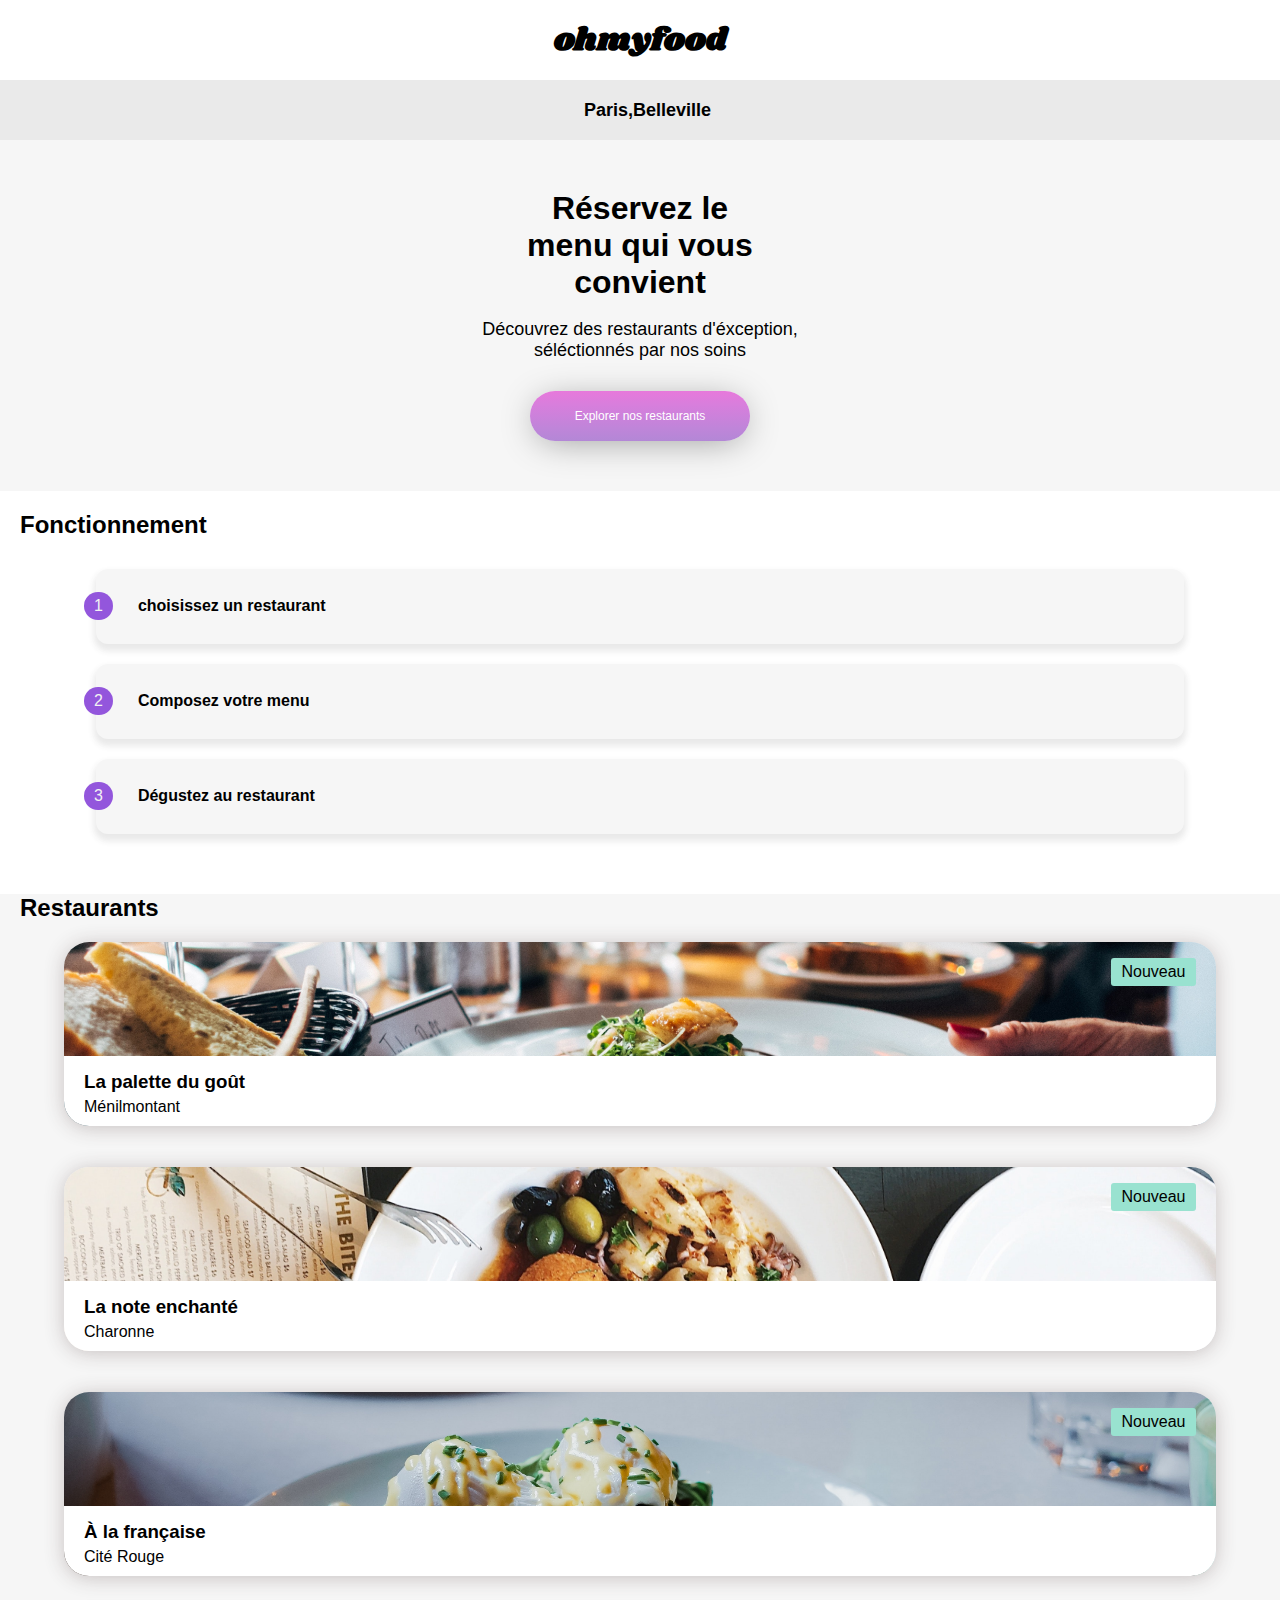
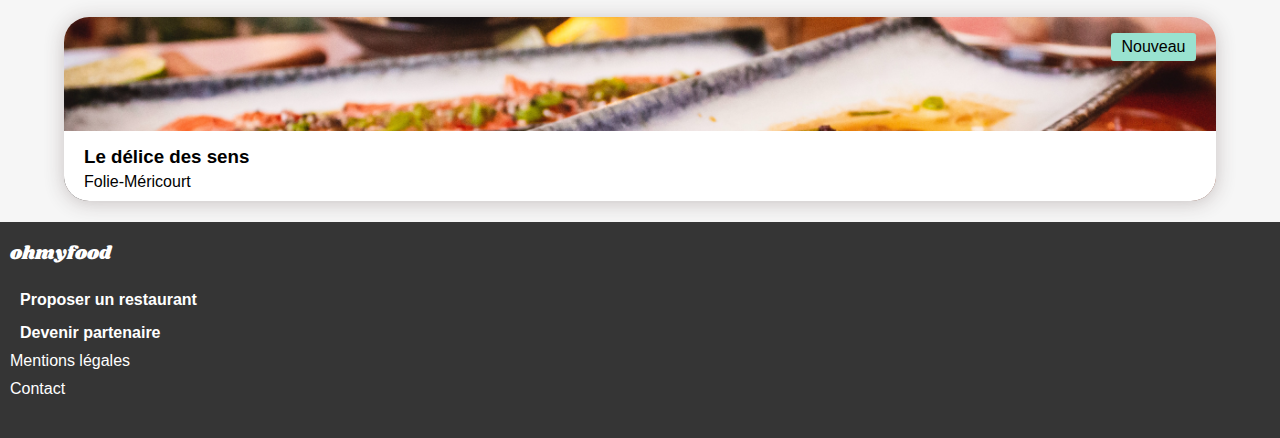
==== codes/index.html @ c0a8c405 "test animation" ====
<!DOCTYPE html>
<html lang="fr">
  <head>
    <meta charset="UTF-8" />
    <meta http-equiv="X-UA-Compatible" content="IE=edge" />
    <meta name="viewport" content="width=device-width, initial-scale=1.0" />
    <link rel="stylesheet" href="style.css" />
    <link rel="preconnect" href="https://fonts.googleapis.com" />
    <link
      rel="stylesheet"
      href="https://cdnjs.cloudflare.com/ajax/libs/font-awesome/5.15.3/css/all.min.css"
      integrity="sha512-iBBXm8fW90+nuLcSKlbmrPcLa0OT92xO1BIsZ+ywDWZCvqsWgccV3gFoRBv0z+8dLJgyAHIhR35VZc2oM/gI1w=="
      crossorigin="anonymous"
      referrerpolicy="no-referrer"
    />
    <link rel="preconnect" href="https://fonts.gstatic.com" crossorigin />
    <link
      href="https://fonts.googleapis.com/css2?family=Shrikhand&display=swap"
      rel="stylesheet"
    />
    <title>ohmyfood</title>
  </head>
  <body>
    <header class="header">
      <div class="headlogo-P">
        <a href="index.html">
          <h1 class="head-logo-D">ohmyfood</h1>
        </a>
      </div>
    </header>
    <main class="main">
      <div class="location">
        <div class="icon-location">
          <i class="fas fa-map-marker-alt"></i>
          <p>Paris,Belleville</p>
        </div>
      </div>
      
    </main>
    <section class="intro">
        <div class="blocs-intro">
            <h1 class="title-intro">Réservez le menu qui vous convient</h1>
            <p class="text-intro">Découvrez des restaurants d'éxception,<br>séléctionnés par nos soins</br></p>
            <div class="btn-intro">
            <a href="#" ><p>Explorer nos restaurants</p></a>
            </div>
        </div>
    </section>
    <section class="process">
        <h2>Fonctionnement</h2>
        <div class="process-bloc">
          <div class="process-bloc-resto">
            <div class="btn">1</div>
            <div class="btn-case">
              <div class="btn_icon"><i class="fas fa-mobile-alt"></i></div>
              <div class="btn_text">choisissez un restaurant</div>
            </div>
            
          </div>
          <div class="process-bloc-resto">
            <div class="btn">2</div>
            <div class="btn-case">
              <div class="btn_icon"><i class="fas fa-list"></i></div>
              <div class="btn_text">Composez votre menu</div>
            </div>
            
          </div>
          <div class="process-bloc-resto">
            <div class="btn">3</div>
            <div class="btn-case">
              <div class="btn_icon"><i class="fas fa-store"></i></div>
              <div class="btn_text">Dégustez au restaurant</div>
            </div>
            
          </div>
        </div>  
    </section>
    <section class="restaurants">
      <h2>Restaurants</h2>
      <div class="bloc-restaurant">
        <a class="items item1" href="P.gout.html">
          <div class="card-new">
            <p class="new">Nouveau</p>
          </div>
          <div class="text-case">
            <div class="text-case-text">
              <h3 class="case-text-title">La palette du goût</h3>
              <p class="text-food">Ménilmontant</p>
            </div>
            <div class="text-icon">
              <i class="far fa-heart"></i>
              <i class="fas fa-heart"></i>
              
            </div>
            
          </div>
        </a>
        
        <a class="items item2" href="P.gout2.html">
          <div class="card-new">
            <p class="new">Nouveau</p>
          </div>
          <div class="text-case">
            <div class="text-case-text">
              <h3 class="case-text-title">La note enchanté<em></em></h3>
              <p class="text-food">Charonne</p>
            </div>
            <div class="text-icon">
              <i class="far fa-heart"></i>
              <i class="fas fa-heart"></i>
            </div>
          </div>
        </a>

        <a class="items item3" href="P.gout3.html">
          <div class="card-new">
            <p class="new">Nouveau</p>
          </div>
          <div class="text-case">
            <div class="text-case-text">
              <h3 class="case-text-title">À la française<em></em></h3>
              <p class="text-food">Cité Rouge</p>
            </div>
            <div class="text-icon">
              <i class="far fa-heart"></i>
              <i class="fas fa-heart"></i>
            </div>
          </div>
        </a>

        <a class="items item4" href="P.gout4.html">
          <div class="card-new">
            <p class="new">Nouveau</p>
          </div>
          <div class="text-case">
            <div class="text-case-text">
              <h3 class="case-text-title">Le délice des sens<em></em></h3>
              <p class="text-food">Folie-Méricourt</p>
            </div>
            <div class="text-icon">
              <i class="far fa-heart"></i>
              <i class="fas fa-heart"></i>
            </div>
          </div>
        </a>
      </div>
        
      </div>
    </section>
    <footer class="footer">
      <h3>ohmyfood</h3>
      <ul class="footer-list">
        <li class="footer_1"><a href="#">
          <div class="icon-text">
            <i class="fas fa-utensils"></i>
            <h4>Proposer un restaurant</h4>
          </div>
        </a></li>
        <li class="footer_2"><a href="#">
          <div class="icon-text">
            <i class="fas fa-hands-helping"></i>
            <h4>Devenir partenaire</h4>
          </div>
        </a></li>
        <li class="footer_3"><a href="#"><p class="mentions">Mentions légales</p></a></li>
        <li class="footer_4"><a href="#"><p class="contact">Contact</p></a></li>
      </ul>

    </footer>
  </body>
</html>
---- codes/style.css ----
@charset "UTF-8";
* a {
  text-decoration: none;
  color: initial;
}

ul.footer {
  list-style-type: none;
}

/***mixins***/
/***mixins***/
body {
  margin: 0;
  padding: 0;
  width: 100%;
  font-family: "roboto", sans-serif;
}

.header {
  display: -webkit-box;
  display: -ms-flexbox;
  display: flex;
  -webkit-box-pack: center;
      -ms-flex-pack: center;
          justify-content: center;
  -webkit-box-align: center;
      -ms-flex-align: center;
          align-items: center;
  width: 100%;
  height: 80px;
  font-family: "Shrikhand", cursive;
  width: 100%;
  -webkit-box-shadow: 0 0 20px 8px 20px #d3d3d3;
          box-shadow: 0 0 20px 8px 20px #d3d3d3;
}

.head-logo-P {
  display: -webkit-box;
  display: -ms-flexbox;
  display: flex;
  -webkit-box-pack: center;
      -ms-flex-pack: center;
          justify-content: center;
  -webkit-box-align: center;
      -ms-flex-align: center;
          align-items: center;
  width: 100%;
  width: 100%;
  height: 100%;
}

.head-logo-P .head-logo-D {
  font-family: "roboto", sans-serif;
  margin: 0;
  list-style: none;
  font-size: 18px;
}

.main {
  display: -webkit-box;
  display: -ms-flexbox;
  display: flex;
  -webkit-box-pack: center;
      -ms-flex-pack: center;
          justify-content: center;
  -webkit-box-align: center;
      -ms-flex-align: center;
          align-items: center;
  width: 100%;
  font-size: 18px;
}

.location {
  display: -webkit-box;
  display: -ms-flexbox;
  display: flex;
  -webkit-box-pack: center;
      -ms-flex-pack: center;
          justify-content: center;
  -webkit-box-align: center;
      -ms-flex-align: center;
          align-items: center;
  width: 100%;
}

.location .icon-location {
  display: -webkit-box;
  display: -ms-flexbox;
  display: flex;
  -webkit-box-pack: center;
      -ms-flex-pack: center;
          justify-content: center;
  -webkit-box-align: center;
      -ms-flex-align: center;
          align-items: center;
  width: 100%;
  font-weight: 900;
  height: 60px;
  background: #eaeaea;
  width: 100%;
}

.location p {
  margin-left: 15px;
}

.blocs-intro {
  display: -webkit-box;
  display: -ms-flexbox;
  display: flex;
  -webkit-box-pack: center;
      -ms-flex-pack: center;
          justify-content: center;
  -webkit-box-align: center;
      -ms-flex-align: center;
          align-items: center;
  width: 100%;
  -webkit-box-orient: vertical;
  -webkit-box-direction: normal;
      -ms-flex-direction: column;
          flex-direction: column;
  width: 100%;
  padding: 50px 0;
  background: #f6f6f6;
}

.blocs-intro .title-intro {
  text-align: center;
  max-width: 250px;
  margin: 0;
}

.blocs-intro .text-intro {
  text-align: center;
  font-size: 18px;
  margin-bottom: 30px;
}

.blocs-intro .btn-intro {
  display: -webkit-box;
  display: -ms-flexbox;
  display: flex;
  -webkit-box-pack: center;
      -ms-flex-pack: center;
          justify-content: center;
  -webkit-box-align: center;
      -ms-flex-align: center;
          align-items: center;
  width: 100%;
  background-image: -webkit-gradient(linear, left bottom, left top, from(#b387d6), color-stop(#bf85d9), color-stop(#cc81db), color-stop(#d97edc), to(#e779db));
  background-image: linear-gradient(to top, #b387d6, #bf85d9, #cc81db, #d97edc, #e779db);
  height: 50px;
  width: 220px;
  text-align: center;
  border-radius: 200px;
  font-size: 12px;
  margin: 0;
  padding: 0;
  box-shadow: 0px 5px 36px -7px rgba(0, 0, 0, 0.41);
  -webkit-box-shadow: 0px 5px 36px -7px rgba(0, 0, 0, 0.41);
  -moz-box-shadow: 0px 5px 36px -7px rgba(0, 0, 0, 0.41);
}

.blocs-intro .btn-intro p {
  text-align: center;
  padding: 0;
  list-style: none;
  border-radius: 200px;
  color: white;
}

.btn-intro:hover {
  box-shadow: 0px 0px 4px 4px #e17bdc88;
  -webkit-box-shadow: 0px 0px 4px 4px #e17bdc88;
  -moz-box-shadow: 0px 0px 4px 4px #e17bdc88;
  -webkit-transform: scale(1.05);
          transform: scale(1.05);
  -webkit-transition: 0.1s;
  transition: 0.1s;
}

/******process******/
.section.process {
  padding-bottom: 50px;
}

section.process h2 {
  margin-left: 20px;
}

.process-bloc {
  display: -webkit-box;
  display: -ms-flexbox;
  display: flex;
  -webkit-box-pack: center;
      -ms-flex-pack: center;
          justify-content: center;
  -webkit-box-align: center;
      -ms-flex-align: center;
          align-items: center;
  width: 100%;
  -webkit-box-orient: vertical;
  -webkit-box-direction: normal;
      -ms-flex-direction: column;
          flex-direction: column;
  margin-bottom: 20px;
}

.process-bloc-resto {
  display: -webkit-box;
  display: -ms-flexbox;
  display: flex;
  -ms-flex-wrap: nowrap;
      flex-wrap: nowrap;
  -webkit-box-align: center;
      -ms-flex-align: center;
          align-items: center;
  margin: 10px 20px;
  background: #f6f6f6;
  height: 75px;
  width: 85%;
  border-radius: 12px;
  -webkit-box-shadow: 0 5px 6px 2px #3a38381c;
          box-shadow: 0 5px 6px 2px #3a38381c;
}

.process-bloc-resto .btn {
  background: #9356dc;
  padding: 5px 10px;
  border-radius: 50px;
  margin-left: -12px;
  color: #f2f2f2;
}

.process-bloc-resto .btn-case {
  display: -webkit-box;
  display: -ms-flexbox;
  display: flex;
  width: 250px;
  margin: 0 15px;
  -ms-flex-pack: distribute;
      justify-content: space-around;
}

.process-bloc-resto .btn_text {
  font-weight: 600;
  width: 100%;
  margin-left: 10px;
}

.process-bloc-resto:hover {
  background: #f5edff;
  -webkit-transform: scale(1.1);
          transform: scale(1.1);
  -webkit-transition: 0.31s;
  transition: 0.31s;
  color: #9356dc;
  box-shadow: 0px 0px 3px 2px #9256dc4b;
  -webkit-box-shadow: 0px 0px 3px 2px #9256dc4b;
  -moz-box-shadow: 0px 0px 3px 2px #9256dc4b;
}

.process-bloc-resto:hover .btn_text {
  color: black;
}

/****restaurants****/
.restaurants {
  background: #f6f6f6;
  margin-top: 50px;
  width: 100%;
}

.restaurants h2 {
  margin-left: 20px;
}

.bloc-restaurant {
  display: -ms-grid;
  display: grid;
  -ms-grid-rows: 1fr 1fr 1fr 1fr;
      grid-template-rows: 1fr 1fr 1fr 1fr;
  grid-gap: 20px;
  width: 100%;
  justify-items: center;
  height: 100%;
}

.bloc-restaurants.a {
  border-radius: 25px;
}

.items {
  width: 90%;
  height: 90%;
  display: -ms-grid;
  display: grid;
  -ms-grid-columns: 1fr;
      grid-template-columns: 1fr;
  -ms-grid-rows: 0.25fr 1fr 0.25fr;
      grid-template-rows: 0.25fr 1fr 0.25fr;
  border-radius: 25px;
  margin: 0;
  -webkit-box-shadow: 0px 2px 19px 0px rgba(194, 188, 188, 0.92);
          box-shadow: 0px 2px 19px 0px rgba(194, 188, 188, 0.92);
}

.items:hover {
  -webkit-transform: scale(1.02);
          transform: scale(1.02);
  -webkit-transition: 0.22s;
  transition: 0.22s;
  box-shadow: 0px 0px 3px 3px #e17bdc88;
  -webkit-box-shadow: 0px 0px 3px 3px #e17bdc88;
  -moz-box-shadow: 0px 0px 3px 3px #e17bdc88;
}

.card-new {
  display: -webkit-box;
  display: -ms-flexbox;
  display: flex;
  -webkit-box-pack: end;
      -ms-flex-pack: end;
          justify-content: flex-end;
  padding: 0 10px;
  margin: 0 10px;
  -webkit-box-align: center;
      -ms-flex-align: center;
          align-items: center;
}

.card-new .new {
  display: -webkit-box;
  display: -ms-flexbox;
  display: flex;
  -webkit-box-pack: center;
      -ms-flex-pack: center;
          justify-content: center;
  -webkit-box-align: center;
      -ms-flex-align: center;
          align-items: center;
  width: 100%;
  background: #99e2d0;
  height: 28px;
  width: 85px;
  border-radius: 3px;
}

.text-case {
  display: -webkit-box;
  display: -ms-flexbox;
  display: flex;
  -webkit-box-pack: justify;
      -ms-flex-pack: justify;
          justify-content: space-between;
  -webkit-box-align: center;
      -ms-flex-align: center;
          align-items: center;
  -ms-grid-row: 4;
  grid-row: 4;
  background: white;
  border-radius: 0 0 25px 25px;
  padding: 0 20px;
}

.text-case .case-text-title {
  margin: 15px 0 0 0;
}

.text-case .text-food {
  margin: 5px 0 10px 0;
}

#icon {
  display: none;
}

.text-icon {
  display: -webkit-box;
  display: -ms-flexbox;
  display: flex;
  font-size: 30px;
  height: 30px;
  width: 30px;
}

.text-icon .far {
  height: 35px;
  width: 35px;
}

.text-icon .fas {
  visibility: hidden;
}

.item1 {
  background: url(/src/img-resto/LaPaletteDuGout.jpg) center;
  background-size: cover;
  border-radius: 25px;
  -o-object-fit: cover;
     object-fit: cover;
}

.item2 {
  background: url(/src/img-resto/LaNoteEnchantée.jpg) center;
  background-size: cover;
}

.item3 {
  background: url(/src/img-resto/ALaFrancaise.jpg) center;
  background-size: cover;
}

.item4 {
  background: url(/src/img-resto/LeDeliceDesSens.jpg) center;
  background-size: cover;
}

.text-icon:hover .far {
  display: none;
}

.text-icon:hover .fas {
  visibility: visible;
  -webkit-transition-duration: 0.5s;
          transition-duration: 0.5s;
  background-image: -webkit-gradient(linear, left bottom, left top, from(#b387d6), color-stop(#bf85d9), color-stop(#cc81db), color-stop(#d97edc), to(#e779db));
  background-image: linear-gradient(to top, #b387d6, #bf85d9, #cc81db, #d97edc, #e779db);
  background-clip: text;
  -webkit-background-clip: text;
  -webkit-text-fill-color: transparent;
}

footer {
  display: -webkit-box;
  display: -ms-flexbox;
  display: flex;
  -webkit-box-orient: vertical;
  -webkit-box-direction: normal;
      -ms-flex-direction: column;
          flex-direction: column;
  width: 100%;
  background: #353535;
  color: white;
}

footer h3 {
  margin-left: 10px;
  font-family: "Shrikhand", cursive;
  font-weight: 500;
}

.footer-list {
  display: -webkit-box;
  display: -ms-flexbox;
  display: flex;
  -webkit-box-orient: vertical;
  -webkit-box-direction: normal;
      -ms-flex-direction: column;
          flex-direction: column;
  width: auto;
  padding: 0;
  -webkit-box-align: end;
      -ms-flex-align: end;
          align-items: flex-end;
  margin: 0 0 30px 10px;
}

.footer-list .footer_1,
.footer-list .footer_2,
.footer-list .footer_3,
.footer-list .footer_4 {
  width: 100%;
  margin: 0 10px 10px 10px;
}

.footer-list .icon-text {
  display: -webkit-box;
  display: -ms-flexbox;
  display: flex;
  width: 80%;
  -webkit-box-align: center;
      -ms-flex-align: center;
          align-items: center;
  color: white;
  margin: 0 0 0 10px;
}

.footer-list .icon-text h4 {
  margin: 0 10px 0 10px;
}

.mentions,
.contact {
  color: white;
  margin: 0 0 0 10px;
  width: 100%;
}

/******pages-restaurants******/
.R-header {
  width: auto;
}

.R-header .R-icon-text {
  width: 100%;
  display: -ms-grid;
  display: grid;
  -ms-grid-columns: 0.5fr 3fr 0.5fr;
      grid-template-columns: 0.5fr 3fr 0.5fr;
  -webkit-box-align: center;
      -ms-flex-align: center;
          align-items: center;
  justify-items: center;
}

.R-header .head-logo-D {
  font-family: "Shrikhand", cursive;
  margin: 8px 0;
}

.card-menu {
  width: 100%;
  display: -ms-grid;
  display: grid;
  height: 60%;
  -ms-grid-columns: 1fr;
      grid-template-columns: 1fr;
  -ms-grid-rows: 1fr 1fr 1fr 1fr 0.5fr;
      grid-template-rows: 1fr 1fr 1fr 1fr 0.5fr;
  background: #f6f6f6;
}

.card-img-text {
  display: -ms-grid;
  display: grid;
  -ms-grid-columns: 1fr;
      grid-template-columns: 1fr;
  -ms-grid-rows: 0.75fr 1fr 1fr 0.75fr;
      grid-template-rows: 0.75fr 1fr 1fr 0.75fr;
  background: url(/src/img-resto/LaPaletteDuGout.jpg) center;
  background-size: cover;
  width: 100%;
  height: 100%;
}

.card-text-case {
  display: -webkit-box;
  display: -ms-flexbox;
  display: flex;
  -ms-flex-pack: distribute;
      justify-content: space-around;
  -webkit-box-align: center;
      -ms-flex-align: center;
          align-items: center;
  font-family: "Shrikhand", cursive;
  -ms-grid-row: 4;
  grid-row: 4;
  background: #f6f6f6;
  font-size: 16px;
  letter-spacing: 1px;
  border-radius: 35px 35px 0 0;
  font-style: normal;
}

.card-text-case .card-title {
  margin: 25px 0;
}

.card-text-case .far,
.card-text-case .fas {
  font-size: 27px;
}

.card-text-case .fas {
  display: none;
}

.card-text-case #icones-heart:hover .far {
  display: none;
}

.card-text-case #icones-heart:hover .fas {
  display: block;
  visibility: visible;
  -webkit-transition-duration: 0.5s;
          transition-duration: 0.5s;
  background-image: -webkit-gradient(linear, left bottom, left top, from(#b387d6), color-stop(#bf85d9), color-stop(#cc81db), color-stop(#d97edc), to(#e779db));
  background-image: linear-gradient(to top, #b387d6, #bf85d9, #cc81db, #d97edc, #e779db);
  background-clip: text;
  -webkit-background-clip: text;
  -webkit-text-fill-color: transparent;
}

.sections-menu {
  display: -webkit-box;
  display: -ms-flexbox;
  display: flex;
  -webkit-box-orient: vertical;
  -webkit-box-direction: normal;
      -ms-flex-direction: column;
          flex-direction: column;
  -webkit-box-pack: space-evenly;
      -ms-flex-pack: space-evenly;
          justify-content: space-evenly;
  width: auto;
  margin: 0 10px;
  row-gap: 8px;
}

.sections-menu .title-underline {
  display: -webkit-box;
  display: -ms-flexbox;
  display: flex;
  -webkit-box-orient: vertical;
  -webkit-box-direction: normal;
      -ms-flex-direction: column;
          flex-direction: column;
  width: 100%;
}

.sections-menu .title-underline .entrees {
  margin: 10px 0 8px 10px;
}

.sections-menu .title-underline .underline {
  height: 1px;
  background: #09ff00;
  width: 12%;
  margin: 0 0 5px 10px;
}

.items-menu {
  width: 80%;
}

.check-icon {
  display: -webkit-box;
  display: -ms-flexbox;
  display: flex;
  font-size: 30px;
  background: #99E2D0;
  padding: 25px 25px 25px 25px;
  border-radius: 0 15px 15px 0;
  display: none;
  -webkit-animation: 1s linear 0.1s icon;
          animation: 1s linear 0.1s icon;
}

@-webkit-keyframes opacité {
  from {
    opacity: 0;
  }
  to {
    opacity: 1;
  }
}

@keyframes opacité {
  from {
    opacity: 0;
  }
  to {
    opacity: 1;
  }
}

.check-icon:hover {
  display: inline-block;
}

.btn-text-case {
  display: -webkit-box;
  display: -ms-flexbox;
  display: flex;
  -webkit-box-pack: justify;
      -ms-flex-pack: justify;
          justify-content: space-between;
  -webkit-box-align: center;
      -ms-flex-align: center;
          align-items: center;
  background: white;
  border-radius: 15px 15px;
  padding: 0 20px;
  -webkit-box-shadow: 0px 10px 12px 5px rgba(220, 218, 218, 0.75);
          box-shadow: 0px 10px 12px 5px rgba(220, 218, 218, 0.75);
  width: 100%;
  padding: 0 0 0 20px;
  height: 100%;
  border-radius: 15px;
}

.btn-text-case .fa-check-circle {
  color: white;
}

.btn-text-case .name-menu > h3,
.btn-text-case p {
  margin: 5px 0;
  font-size: 10px;
}

.btn-text-case .price-menu {
  margin-bottom: 5px;
  margin-right: 20px;
  font-weight: 700;
}

.search {
  display: -webkit-box;
  display: -ms-flexbox;
  display: flex;
  -webkit-box-pack: center;
      -ms-flex-pack: center;
          justify-content: center;
  -webkit-box-align: center;
      -ms-flex-align: center;
          align-items: center;
  width: 100%;
  max-height: 200px;
}

.btn-search {
  display: -webkit-box;
  display: -ms-flexbox;
  display: flex;
  padding-left: 20px;
  -webkit-box-pack: center;
      -ms-flex-pack: center;
          justify-content: center;
  background: white;
  width: 100%;
  border-radius: 50px;
  -webkit-box-shadow: 0px 10px 12px 5px rgba(220, 218, 218, 0.75);
          box-shadow: 0px 10px 12px 5px rgba(220, 218, 218, 0.75);
  background-image: -webkit-gradient(linear, left bottom, left top, from(#b387d6), color-stop(#bf85d9), color-stop(#cc81db), color-stop(#d97edc), to(#e779db));
  background-image: linear-gradient(to top, #b387d6, #bf85d9, #cc81db, #d97edc, #e779db);
}

.btn-search p {
  color: white;
}

#note-E {
  background: url(/src/img-resto/LaNoteEnchantée.jpg) center;
  background-size: cover;
}

#francaise {
  background: url(/src/img-resto/ALaFrancaise.jpg) center;
  background-size: cover;
}

#sens {
  background: url(/src/img-resto/LeDeliceDesSens.jpg) center;
  background-size: cover;
}

#section1 {
  -webkit-animation-name: opacité;
          animation-name: opacité;
  -webkit-animation-duration: 4s;
          animation-duration: 4s;
  -webkit-animation-delay: 0s;
          animation-delay: 0s;
}

#section1 #m-item1 {
  -webkit-animation-name: opacité;
          animation-name: opacité;
  -webkit-animation-duration: 3s;
          animation-duration: 3s;
  -webkit-animation-delay: 0;
          animation-delay: 0;
}

#section1 #m-item2 {
  -webkit-animation-name: opacité;
          animation-name: opacité;
  -webkit-animation-duration: 3s;
          animation-duration: 3s;
  -webkit-animation-delay: 1s;
          animation-delay: 1s;
}

#section1 #m-item3 {
  -webkit-animation-name: opacité;
          animation-name: opacité;
  -webkit-animation-duration: 2s;
          animation-duration: 2s;
  -webkit-animation-delay: 3s;
          animation-delay: 3s;
}

#section2 {
  -webkit-animation-name: opacité;
          animation-name: opacité;
  -webkit-animation-duration: 3s;
          animation-duration: 3s;
  -webkit-animation-delay: 0s;
          animation-delay: 0s;
}

#section2 #m-item1 {
  -webkit-animation-name: opacité;
          animation-name: opacité;
  -webkit-animation-iteration-count: 1;
          animation-iteration-count: 1;
  -webkit-animation-delay: 0s;
          animation-delay: 0s;
}

#section2 #m-item2 {
  -webkit-animation-name: opacité;
          animation-name: opacité;
  -webkit-animation-delay: 1s;
          animation-delay: 1s;
  -webkit-animation-iteration-count: 1;
          animation-iteration-count: 1;
}

#section2 #m-item3 {
  -webkit-animation-name: opacité;
          animation-name: opacité;
  -webkit-animation-duration: 2s;
          animation-duration: 2s;
  -webkit-animation-delay: 3s;
          animation-delay: 3s;
  -webkit-animation-iteration-count: 1;
          animation-iteration-count: 1;
}

#section3 {
  -webkit-animation-name: opacité;
          animation-name: opacité;
  -webkit-animation-duration: 3s;
          animation-duration: 3s;
  -webkit-animation-delay: 0s;
          animation-delay: 0s;
}

#section3 #m-item1 {
  -webkit-animation-name: opacité;
          animation-name: opacité;
  -webkit-animation-duration: 3s;
          animation-duration: 3s;
  -webkit-animation-delay: 0s;
          animation-delay: 0s;
}

#section3 #m-item2 {
  -webkit-animation-name: opacité;
          animation-name: opacité;
  -webkit-animation-duration: 3s;
          animation-duration: 3s;
  -webkit-animation-delay: 2s;
          animation-delay: 2s;
}

#section3 #m-item3 {
  -webkit-animation-name: opacité;
          animation-name: opacité;
  -webkit-animation-duration: 2s;
          animation-duration: 2s;
  -webkit-animation-delay: 3s;
          animation-delay: 3s;
}
/*# sourceMappingURL=style.css.map */
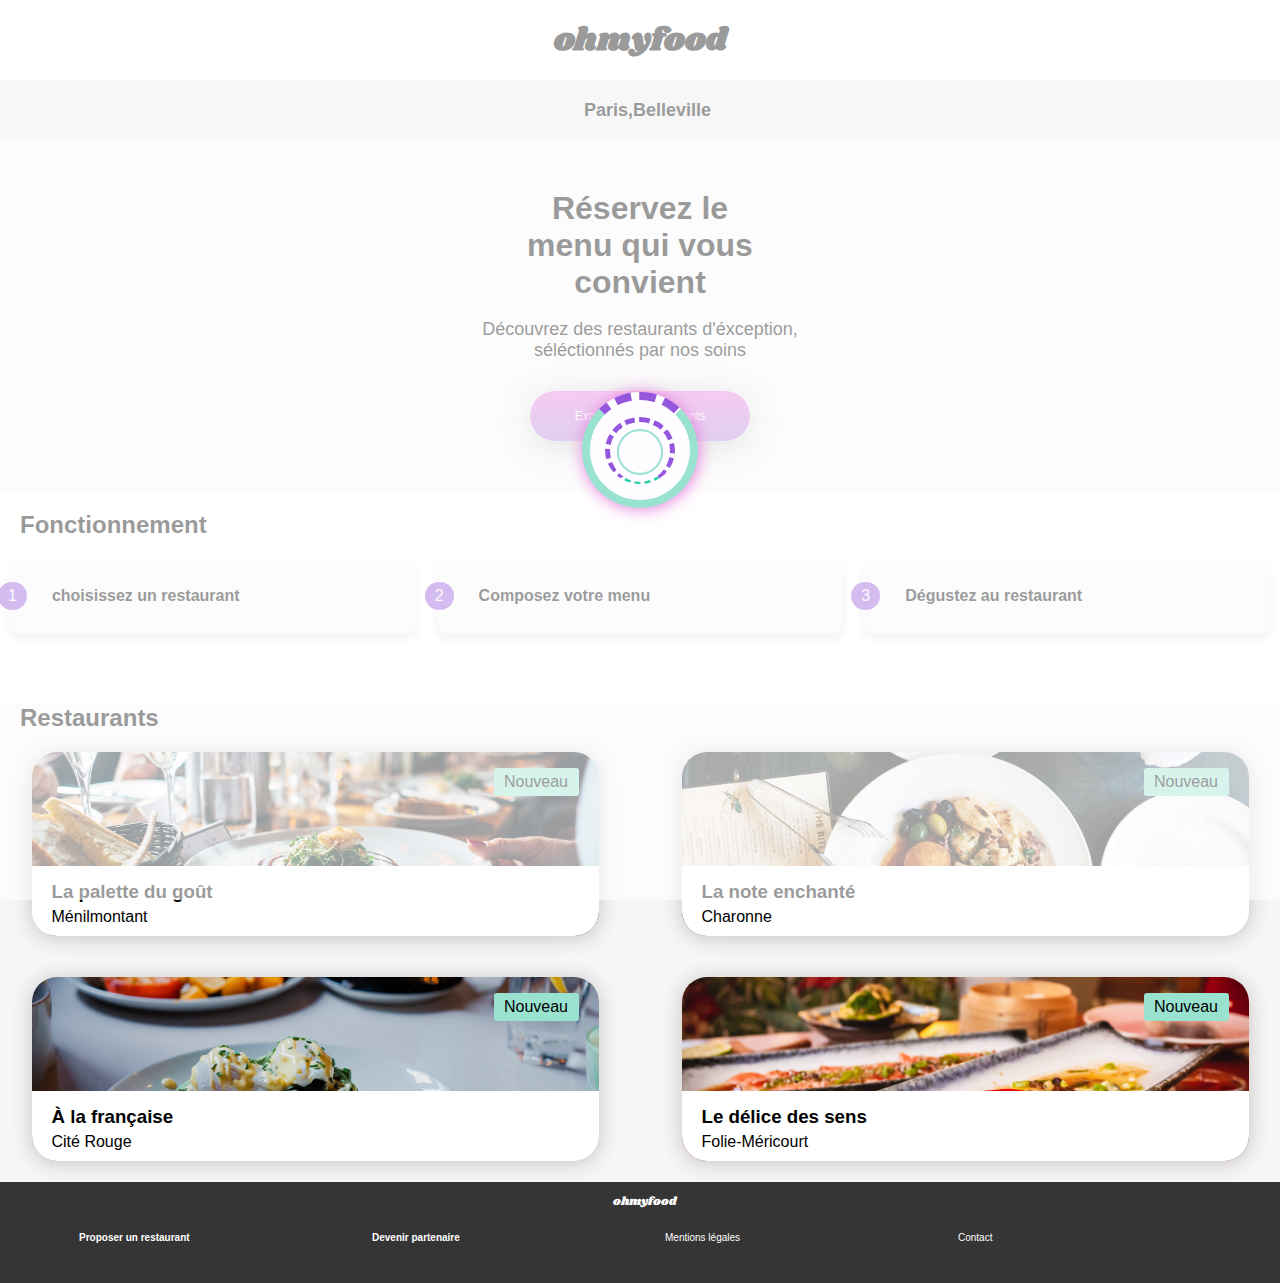
==== commit fa52d93e: "finition animation et debut responsive" ====
--- a/codes/index.html
+++ b/codes/index.html
@@ -3,8 +3,13 @@
   <head>
     <meta charset="UTF-8" />
     <meta http-equiv="X-UA-Compatible" content="IE=edge" />
-    <meta name="viewport" content="width=device-width, initial-scale=1.0" />
+    <meta name="viewport" content="width=device-width, initial-scale=0.9" />
     <link rel="stylesheet" href="style.css" />
+    <link
+      rel="stylesheet"
+      media="screen and (min-width:900px) and  ( max-width: 1400px )"
+      href="width900px.css"
+    />
     <link rel="preconnect" href="https://fonts.googleapis.com" />
     <link
       rel="stylesheet"
@@ -18,9 +23,25 @@
       href="https://fonts.googleapis.com/css2?family=Shrikhand&display=swap"
       rel="stylesheet"
     />
-    <title>ohmyfood</title>
+    <title>ohmyfood/Accueil</title>
   </head>
   <body>
+    <div class="loader">
+      
+      <div class="monloader">
+        
+          <div class="circle-items circle-1">
+            <div class="circle-items circle-2">
+              <div class="circle-items circle-3">
+                <i class="fas fa-utensils"id="loader-utensils"></i></div>
+              </div>
+            </div>
+          </div>
+        </div>
+              
+        
+      </div>
+    </div>
     <header class="header">
       <div class="headlogo-P">
         <a href="index.html">
@@ -96,7 +117,7 @@
           </div>
         </a>
         
-        <a class="items item2" href="P.gout2.html">
+        <a class="items item2" href="note-enchanté.html">
           <div class="card-new">
             <p class="new">Nouveau</p>
           </div>
@@ -112,7 +133,7 @@
           </div>
         </a>
 
-        <a class="items item3" href="P.gout3.html">
+        <a class="items item3" href="francaise.html">
           <div class="card-new">
             <p class="new">Nouveau</p>
           </div>
@@ -128,7 +149,7 @@
           </div>
         </a>
 
-        <a class="items item4" href="P.gout4.html">
+        <a class="items item4" href="d.sens.html">
           <div class="card-new">
             <p class="new">Nouveau</p>
           </div>
@@ -152,18 +173,18 @@
       <ul class="footer-list">
         <li class="footer_1"><a href="#">
           <div class="icon-text">
-            <i class="fas fa-utensils"></i>
-            <h4>Proposer un restaurant</h4>
+            <i class="fas fa-utensils"id="footer-utensils"></i>
+            <h4 class="mentions">Proposer un restaurant</h4>
           </div>
         </a></li>
         <li class="footer_2"><a href="#">
           <div class="icon-text">
             <i class="fas fa-hands-helping"></i>
-            <h4>Devenir partenaire</h4>
+            <h4 class="mentions">Devenir partenaire</h4>
           </div>
         </a></li>
-        <li class="footer_3"><a href="#"><p class="mentions">Mentions légales</p></a></li>
-        <li class="footer_4"><a href="#"><p class="contact">Contact</p></a></li>
+        <li class="footer_3" id="f-p"><a href="#"><p class="mentions">Mentions légales</p></a></li>
+        <li class="footer_4" id="f-p"><a href="#"><p class="mentions">Contact</p></a></li>
       </ul>
 
     </footer>
--- a/codes/style.css
+++ b/codes/style.css
@@ -1,4 +1,231 @@
 @charset "UTF-8";
+.monloader {
+  display: -webkit-box;
+  display: -ms-flexbox;
+  display: flex;
+  -webkit-box-pack: center;
+      -ms-flex-pack: center;
+          justify-content: center;
+  -webkit-box-align: center;
+      -ms-flex-align: center;
+          align-items: center;
+  position: fixed;
+  background: rgba(255, 255, 255, 0.603);
+  top: 0;
+  left: 0;
+  width: 100%;
+  height: 100vh;
+  -webkit-animation: 2s 1 both masque;
+          animation: 2s 1 both masque;
+  -webkit-animation: 4s 1 both a-index;
+          animation: 4s 1 both a-index;
+}
+
+.circle-items {
+  display: -webkit-box;
+  display: -ms-flexbox;
+  display: flex;
+  -ms-flex-line-pack: center;
+      align-content: center;
+  -webkit-box-pack: center;
+      -ms-flex-pack: center;
+          justify-content: center;
+  -webkit-box-align: center;
+      -ms-flex-align: center;
+          align-items: center;
+  border-radius: 100%;
+  height: 180px;
+  width: 180px;
+  margin: 0;
+  -webkit-animation: 1s both color-logo;
+          animation: 1s both color-logo;
+  background: #f6f6f600;
+}
+
+.circle-1 {
+  height: 100px;
+  width: 100px;
+  background: #fffdff;
+  border-top: 8px dashed #9356dc;
+  border-right: 8px solid #99e2d0;
+  border-bottom: 8px solid #99e2d0;
+  border-left: 8px solid #99e2d0;
+  -webkit-animation: 2s 1 both masque;
+          animation: 2s 1 both masque;
+  box-shadow: 1px 1px 16px 0px #e37adb;
+  -webkit-box-shadow: 1px 1px 16px 0px #e37adb;
+  -moz-box-shadow: 1px 1px 16px 0px #e37adb;
+}
+
+.circle-2 {
+  height: 60%;
+  width: 60%;
+  border: 5px dashed #9356dc;
+  -webkit-animation: 0.2s linear 9 both rotation-anim;
+          animation: 0.2s linear 9 both rotation-anim;
+  border-bottom: 2px dashed #06c59cdc;
+}
+
+.circle-3 {
+  display: -webkit-box;
+  display: -ms-flexbox;
+  display: flex;
+  height: 70%;
+  width: 70%;
+  border: 2px solid #99e2d0;
+  font-size: 25px;
+  color: #d8b30c;
+  -webkit-animation: 2s 250 both rotation-anim-1;
+          animation: 2s 250 both rotation-anim-1;
+}
+
+#loader-utensils {
+  color: #9356dc;
+  border-radius: 100%;
+  -webkit-animation: 2s 1 both a-index;
+          animation: 2s 1 both a-index;
+}
+
+@-webkit-keyframes couleurs {
+  from {
+    border-color: #99e2d0;
+  }
+  to {
+    border-color: #9356dc;
+  }
+}
+
+@keyframes couleurs {
+  from {
+    border-color: #99e2d0;
+  }
+  to {
+    border-color: #9356dc;
+  }
+}
+
+@-webkit-keyframes masque {
+  0% {
+    opacity: 0.9;
+  }
+  80% {
+    opacity: 0.9;
+  }
+  100% {
+    opacity: 0;
+  }
+}
+
+@keyframes masque {
+  0% {
+    opacity: 0.9;
+  }
+  80% {
+    opacity: 0.9;
+  }
+  100% {
+    opacity: 0;
+  }
+}
+
+@-webkit-keyframes rotation-anim-1 {
+  from {
+    -webkit-transform: rotate(0deg);
+            transform: rotate(0deg);
+  }
+  to {
+    -webkit-transform: rotate(360deg);
+            transform: rotate(360deg);
+  }
+}
+
+@keyframes rotation-anim-1 {
+  from {
+    -webkit-transform: rotate(0deg);
+            transform: rotate(0deg);
+  }
+  to {
+    -webkit-transform: rotate(360deg);
+            transform: rotate(360deg);
+  }
+}
+
+@-webkit-keyframes rotation-anim-2 {
+  from {
+    -webkit-transform: rotate(0deg);
+            transform: rotate(0deg);
+  }
+  to {
+    -webkit-transform: rotate(-360deg);
+            transform: rotate(-360deg);
+  }
+}
+
+@keyframes rotation-anim-2 {
+  from {
+    -webkit-transform: rotate(0deg);
+            transform: rotate(0deg);
+  }
+  to {
+    -webkit-transform: rotate(-360deg);
+            transform: rotate(-360deg);
+  }
+}
+
+@-webkit-keyframes ustensils {
+  from {
+    font-size: 0px;
+  }
+  to {
+    font-size: 130px;
+  }
+}
+
+@keyframes ustensils {
+  from {
+    font-size: 0px;
+  }
+  to {
+    font-size: 130px;
+  }
+}
+
+@-webkit-keyframes color-logo {
+  from {
+    color: #99e2d0;
+  }
+  to {
+    color: #bf85d9;
+  }
+}
+
+@keyframes color-logo {
+  from {
+    color: #99e2d0;
+  }
+  to {
+    color: #bf85d9;
+  }
+}
+
+@-webkit-keyframes a-index {
+  from {
+    z-index: 1;
+  }
+  to {
+    z-index: -1;
+  }
+}
+
+@keyframes a-index {
+  from {
+    z-index: 1;
+  }
+  to {
+    z-index: -1;
+  }
+}
+
 * a {
   text-decoration: none;
   color: initial;
@@ -156,6 +383,8 @@
   border-radius: 200px;
   font-size: 12px;
   margin: 0;
+  -webkit-transition: 0.3s;
+  transition: 0.3s;
   padding: 0;
   box-shadow: 0px 5px 36px -7px rgba(0, 0, 0, 0.41);
   -webkit-box-shadow: 0px 5px 36px -7px rgba(0, 0, 0, 0.41);
@@ -176,8 +405,6 @@
   -moz-box-shadow: 0px 0px 4px 4px #e17bdc88;
   -webkit-transform: scale(1.05);
           transform: scale(1.05);
-  -webkit-transition: 0.1s;
-  transition: 0.1s;
 }
 
 /******process******/
@@ -223,6 +450,8 @@
   border-radius: 12px;
   -webkit-box-shadow: 0 5px 6px 2px #3a38381c;
           box-shadow: 0 5px 6px 2px #3a38381c;
+  -webkit-transition: 0.9s;
+  transition: 0.9s;
 }
 
 .process-bloc-resto .btn {
@@ -388,10 +617,17 @@
 .text-icon .far {
   height: 35px;
   width: 35px;
+  -webkit-transition: 0.9s;
+  transition: 0.9s;
 }
 
 .text-icon .fas {
   visibility: hidden;
+  background-clip: text;
+  -webkit-background-clip: text;
+  -webkit-text-fill-color: transparent;
+  -webkit-transition: 0.9s;
+  transition: 0.9s;
 }
 
 .item1 {
@@ -423,13 +659,10 @@
 
 .text-icon:hover .fas {
   visibility: visible;
-  -webkit-transition-duration: 0.5s;
-          transition-duration: 0.5s;
+  -webkit-transition: 0.5s;
+  transition: 0.5s;
   background-image: -webkit-gradient(linear, left bottom, left top, from(#b387d6), color-stop(#bf85d9), color-stop(#cc81db), color-stop(#d97edc), to(#e779db));
   background-image: linear-gradient(to top, #b387d6, #bf85d9, #cc81db, #d97edc, #e779db);
-  background-clip: text;
-  -webkit-background-clip: text;
-  -webkit-text-fill-color: transparent;
 }
 
 footer {
@@ -472,10 +705,17 @@
 .footer-list .footer_3,
 .footer-list .footer_4 {
   width: 100%;
-  margin: 0 10px 10px 10px;
-}
-
-.footer-list .icon-text {
+  margin: 10px 0;
+  text-decoration: none;
+  list-style-type: none;
+}
+
+.footer-list .mentions:hover {
+  -webkit-text-decoration: underline 2px white;
+          text-decoration: underline 2px white;
+}
+
+.icon-text {
   display: -webkit-box;
   display: -ms-flexbox;
   display: flex;
@@ -487,12 +727,15 @@
   margin: 0 0 0 10px;
 }
 
-.footer-list .icon-text h4 {
+.icon-text .fa-utensils {
+  color: white;
+}
+
+.icon-text h4 {
   margin: 0 10px 0 10px;
 }
 
-.mentions,
-.contact {
+.mentions {
   color: white;
   margin: 0 0 0 10px;
   width: 100%;
@@ -562,6 +805,8 @@
   letter-spacing: 1px;
   border-radius: 35px 35px 0 0;
   font-style: normal;
+  -webkit-transition: 0.5s;
+  transition: 0.5s;
 }
 
 .card-text-case .card-title {
@@ -604,6 +849,9 @@
   -webkit-box-pack: space-evenly;
       -ms-flex-pack: space-evenly;
           justify-content: space-evenly;
+  -webkit-box-align: center;
+      -ms-flex-align: center;
+          align-items: center;
   width: auto;
   margin: 0 10px;
   row-gap: 8px;
@@ -617,11 +865,13 @@
   -webkit-box-direction: normal;
       -ms-flex-direction: column;
           flex-direction: column;
-  width: 100%;
+  width: 83%;
+  margin: 0;
 }
 
 .sections-menu .title-underline .entrees {
   margin: 10px 0 8px 10px;
+  width: auto;
 }
 
 .sections-menu .title-underline .underline {
@@ -633,22 +883,27 @@
 
 .items-menu {
   width: 80%;
+  -webkit-animation: opacity 1s both;
+          animation: opacity 1s both;
 }
 
 .check-icon {
   display: -webkit-box;
   display: -ms-flexbox;
   display: flex;
-  font-size: 30px;
-  background: #99E2D0;
-  padding: 25px 25px 25px 25px;
-  border-radius: 0 15px 15px 0;
-  display: none;
-  -webkit-animation: 1s linear 0.1s icon;
-          animation: 1s linear 0.1s icon;
-}
-
-@-webkit-keyframes opacité {
+  -webkit-box-align: center;
+      -ms-flex-align: center;
+          align-items: center;
+  width: 70px;
+  overflow: hidden;
+  -webkit-box-pack: center;
+      -ms-flex-pack: center;
+          justify-content: center;
+  height: 100%;
+  font-size: 29px;
+}
+
+@-webkit-keyframes opacity {
   from {
     opacity: 0;
   }
@@ -657,17 +912,13 @@
   }
 }
 
-@keyframes opacité {
+@keyframes opacity {
   from {
     opacity: 0;
   }
   to {
     opacity: 1;
   }
-}
-
-.check-icon:hover {
-  display: inline-block;
 }
 
 .btn-text-case {
@@ -685,26 +936,140 @@
   padding: 0 20px;
   -webkit-box-shadow: 0px 10px 12px 5px rgba(220, 218, 218, 0.75);
           box-shadow: 0px 10px 12px 5px rgba(220, 218, 218, 0.75);
-  width: 100%;
+  height: 70px;
   padding: 0 0 0 20px;
-  height: 100%;
-  border-radius: 15px;
+  -webkit-transition: 0.3s;
+  transition: 0.3s;
 }
 
 .btn-text-case .fa-check-circle {
   color: white;
 }
 
-.btn-text-case .name-menu > h3,
-.btn-text-case p {
+.btn-text-case .name-menu {
+  width: 70%;
   margin: 5px 0;
   font-size: 10px;
+  overflow: hidden;
+  text-overflow: ellipsis;
+}
+
+.btn-text-case .title-menu, .btn-text-case .long-name {
+  display: block;
+  width: 100%;
+  overflow: hidden;
+  text-overflow: ellipsis;
+  white-space: nowrap;
 }
 
 .btn-text-case .price-menu {
-  margin-bottom: 5px;
-  margin-right: 20px;
+  display: -webkit-box;
+  display: -ms-flexbox;
+  display: flex;
   font-weight: 700;
+  width: 100%;
+  padding-right: 12px;
+  -webkit-box-pack: end;
+      -ms-flex-pack: end;
+          justify-content: flex-end;
+  padding-bottom: 15px;
+}
+
+.price-icon {
+  display: -webkit-box;
+  display: -ms-flexbox;
+  display: flex;
+  padding-left: 2px;
+  -webkit-box-align: end;
+      -ms-flex-align: end;
+          align-items: flex-end;
+  height: 100%;
+}
+
+.contain-icon {
+  display: -webkit-box;
+  display: -ms-flexbox;
+  display: flex;
+  -webkit-box-align: center;
+      -ms-flex-align: center;
+          align-items: center;
+  -webkit-box-pack: center;
+      -ms-flex-pack: center;
+          justify-content: center;
+  height: 100%;
+  width: 0px;
+  background: #99e2d0;
+  border: hidden;
+  border-radius: 0 16px 16px 0;
+  overflow: hidden;
+  -webkit-transition: 0.5s;
+  transition: 0.5s;
+  margin-left: 20px;
+}
+
+.btn-text-case:hover {
+  -webkit-transform: scale(1.1);
+          transform: scale(1.1);
+  -webkit-transition: 0.31s;
+  transition: 0.31s;
+  box-shadow: 0px 0px 3px 1px #99e2d088;
+  -webkit-box-shadow: 0px 0px 3px 1px #99e2d088;
+  -moz-box-shadow: 0px 0px 3px 1px #99e2d088;
+}
+
+.btn-text-case:hover .btn_text {
+  color: black;
+}
+
+.items-menu:hover .contain-icon {
+  -webkit-animation: 0.3s 1 both widthlogo;
+          animation: 0.3s 1 both widthlogo;
+  padding: 0 20px;
+}
+
+.items-menu:hover .fa-check-circle {
+  -webkit-animation: 0.3s 1 both rotation-logo;
+          animation: 0.3s 1 both rotation-logo;
+}
+
+@-webkit-keyframes rotation-logo {
+  0% {
+    -webkit-transform: rotate(0);
+            transform: rotate(0);
+  }
+  100% {
+    -webkit-transform: rotate(360deg);
+            transform: rotate(360deg);
+  }
+}
+
+@keyframes rotation-logo {
+  0% {
+    -webkit-transform: rotate(0);
+            transform: rotate(0);
+  }
+  100% {
+    -webkit-transform: rotate(360deg);
+            transform: rotate(360deg);
+  }
+}
+
+@-webkit-keyframes widthlogo {
+  from {
+    width: 0;
+  }
+  to {
+    width: 30px;
+  }
+}
+
+@keyframes widthlogo {
+  from {
+    width: 0;
+  }
+  to {
+    width: 30px;
+  }
 }
 
 .search {
@@ -719,18 +1084,21 @@
           align-items: center;
   width: 100%;
   max-height: 200px;
+  -webkit-transition: 0.5s;
+  transition: 0.5s;
 }
 
 .btn-search {
-  display: -webkit-box;
-  display: -ms-flexbox;
-  display: flex;
-  padding-left: 20px;
+  -webkit-transition: 0.5s;
+  transition: 0.5s;
+  display: -webkit-box;
+  display: -ms-flexbox;
+  display: flex;
   -webkit-box-pack: center;
       -ms-flex-pack: center;
           justify-content: center;
   background: white;
-  width: 100%;
+  width: 200px;
   border-radius: 50px;
   -webkit-box-shadow: 0px 10px 12px 5px rgba(220, 218, 218, 0.75);
           box-shadow: 0px 10px 12px 5px rgba(220, 218, 218, 0.75);
@@ -757,113 +1125,178 @@
   background-size: cover;
 }
 
-#section1 {
-  -webkit-animation-name: opacité;
-          animation-name: opacité;
-  -webkit-animation-duration: 4s;
-          animation-duration: 4s;
-  -webkit-animation-delay: 0s;
-          animation-delay: 0s;
-}
-
-#section1 #m-item1 {
-  -webkit-animation-name: opacité;
-          animation-name: opacité;
-  -webkit-animation-duration: 3s;
-          animation-duration: 3s;
-  -webkit-animation-delay: 0;
-          animation-delay: 0;
-}
-
-#section1 #m-item2 {
-  -webkit-animation-name: opacité;
-          animation-name: opacité;
-  -webkit-animation-duration: 3s;
-          animation-duration: 3s;
-  -webkit-animation-delay: 1s;
-          animation-delay: 1s;
-}
-
-#section1 #m-item3 {
-  -webkit-animation-name: opacité;
-          animation-name: opacité;
-  -webkit-animation-duration: 2s;
-          animation-duration: 2s;
-  -webkit-animation-delay: 3s;
-          animation-delay: 3s;
-}
-
-#section2 {
-  -webkit-animation-name: opacité;
-          animation-name: opacité;
-  -webkit-animation-duration: 3s;
-          animation-duration: 3s;
-  -webkit-animation-delay: 0s;
-          animation-delay: 0s;
-}
-
-#section2 #m-item1 {
-  -webkit-animation-name: opacité;
-          animation-name: opacité;
-  -webkit-animation-iteration-count: 1;
-          animation-iteration-count: 1;
-  -webkit-animation-delay: 0s;
-          animation-delay: 0s;
-}
-
-#section2 #m-item2 {
-  -webkit-animation-name: opacité;
-          animation-name: opacité;
-  -webkit-animation-delay: 1s;
-          animation-delay: 1s;
-  -webkit-animation-iteration-count: 1;
-          animation-iteration-count: 1;
-}
-
-#section2 #m-item3 {
-  -webkit-animation-name: opacité;
-          animation-name: opacité;
-  -webkit-animation-duration: 2s;
-          animation-duration: 2s;
-  -webkit-animation-delay: 3s;
-          animation-delay: 3s;
-  -webkit-animation-iteration-count: 1;
-          animation-iteration-count: 1;
-}
-
-#section3 {
-  -webkit-animation-name: opacité;
-          animation-name: opacité;
-  -webkit-animation-duration: 3s;
-          animation-duration: 3s;
-  -webkit-animation-delay: 0s;
-          animation-delay: 0s;
-}
-
-#section3 #m-item1 {
-  -webkit-animation-name: opacité;
-          animation-name: opacité;
-  -webkit-animation-duration: 3s;
-          animation-duration: 3s;
-  -webkit-animation-delay: 0s;
-          animation-delay: 0s;
-}
-
-#section3 #m-item2 {
-  -webkit-animation-name: opacité;
-          animation-name: opacité;
-  -webkit-animation-duration: 3s;
-          animation-duration: 3s;
-  -webkit-animation-delay: 2s;
-          animation-delay: 2s;
-}
-
-#section3 #m-item3 {
-  -webkit-animation-name: opacité;
-          animation-name: opacité;
-  -webkit-animation-duration: 2s;
-          animation-duration: 2s;
-  -webkit-animation-delay: 3s;
-          animation-delay: 3s;
+.m-item1 {
+  -webkit-animation-delay: 0.3s;
+          animation-delay: 0.3s;
+}
+
+.m-item2 {
+  -webkit-animation-delay: 0.5s;
+          animation-delay: 0.5s;
+}
+
+.m-item3 {
+  -webkit-animation-delay: 0.8s;
+          animation-delay: 0.8s;
+}
+
+.btn-search:hover {
+  -webkit-transform: scale(1.2);
+          transform: scale(1.2);
+  box-shadow: 0px 0px 3px 3px #e17bdc88;
+  -webkit-box-shadow: 0px 0px 3px 3px #e17bdc88;
+  -moz-box-shadow: 0px 0px 3px 3px #e17bdc88;
+}
+
+/**medias-query**/
+@media screen and (min-width: 960px) {
+  .card-text-case {
+    -webkit-box-align: center;
+        -ms-flex-align: center;
+            align-items: center;
+    -webkit-box-pack: justify;
+        -ms-flex-pack: justify;
+            justify-content: space-between;
+    margin: 0 5%;
+    -webkit-transition: 0.5s;
+    transition: 0.5s;
+    padding: 0 5%;
+    border-radius: 250px 250px 0 0;
+    letter-spacing: 3px;
+  }
+  .process {
+    display: -webkit-box;
+    display: -ms-flexbox;
+    display: flex;
+    -webkit-box-orient: vertical;
+    -webkit-box-direction: normal;
+        -ms-flex-direction: column;
+            flex-direction: column;
+    width: auto;
+    margin: 0;
+  }
+  .process-bloc {
+    display: -webkit-box;
+    display: -ms-flexbox;
+    display: flex;
+    -webkit-box-orient: horizontal;
+    -webkit-box-direction: normal;
+        -ms-flex-direction: row;
+            flex-direction: row;
+    width: auto;
+  }
+  .process-bloc-resto {
+    margin: 0 10px;
+  }
+  .btn_text {
+    width: auto;
+  }
+  .process-bloc-resto:hover {
+    background: #f5edff;
+    -webkit-transform: scale(1.0153);
+            transform: scale(1.0153);
+    -webkit-transition: 0.31s;
+    transition: 0.31s;
+    color: #9356dc;
+    box-shadow: 0px 0px 3px 2px #9256dc4b;
+    -webkit-box-shadow: 0px 0px 3px 2px #9256dc4b;
+    -moz-box-shadow: 0px 0px 3px 2px #9256dc4b;
+  }
+  .process-bloc-resto:hover .btn_text {
+    color: black;
+  }
+  .bloc-restaurant {
+    display: -ms-grid;
+    display: grid;
+    -ms-grid-columns: 1fr 1fr;
+        grid-template-columns: 1fr 1fr;
+    -ms-grid-rows: 1fr;
+        grid-template-rows: 1fr;
+    width: 100%;
+  }
+  .card-menu {
+    display: -ms-grid;
+    display: grid;
+    -ms-grid-rows: 1fr;
+        grid-template-rows: 1fr;
+  }
+  .card-img-text {
+    -webkit-box-align: center;
+        -ms-flex-align: center;
+            align-items: center;
+  }
+  .sections-menu {
+    display: -webkit-box;
+    display: -ms-flexbox;
+    display: flex;
+    -webkit-box-orient: horizontal;
+    -webkit-box-direction: normal;
+        -ms-flex-direction: row;
+            flex-direction: row;
+    -ms-flex-wrap: wrap;
+        flex-wrap: wrap;
+    -ms-flex-line-pack: end;
+        align-content: flex-end;
+    height: 120px;
+  }
+  .items-menu {
+    width: 30%;
+  }
+  .search {
+    padding: 50px 0;
+  }
+  footer {
+    -webkit-box-align: center;
+        -ms-flex-align: center;
+            align-items: center;
+    font-size: 10px;
+  }
+  footer .h3 {
+    margin: 30% 0;
+  }
+  footer .footer-list {
+    width: 90%;
+    display: -ms-grid;
+    display: grid;
+    -ms-grid-columns: 1fr 1fr 1fr 1fr;
+        grid-template-columns: 1fr 1fr 1fr 1fr;
+    -webkit-column-gap: 20px;
+            column-gap: 20px;
+    -webkit-box-orient: horizontal;
+    -webkit-box-direction: normal;
+        -ms-flex-direction: row;
+            flex-direction: row;
+    -ms-flex-wrap: nowrap;
+        flex-wrap: nowrap;
+    -webkit-box-align: center;
+        -ms-flex-align: center;
+            align-items: center;
+  }
+  footer .icon-text {
+    width: auto;
+    -webkit-box-orient: horizontal;
+    -webkit-box-direction: normal;
+        -ms-flex-direction: row;
+            flex-direction: row;
+    -ms-flex-wrap: nowrap;
+        flex-wrap: nowrap;
+    margin: 0;
+  }
+  li {
+    display: -webkit-box;
+    display: -ms-flexbox;
+    display: flex;
+    -ms-flex-wrap: nowrap;
+        flex-wrap: nowrap;
+    margin: 0;
+    -webkit-box-orient: vertical;
+    -webkit-box-direction: normal;
+        -ms-flex-direction: column;
+            flex-direction: column;
+    -webkit-box-align: stretch;
+        -ms-flex-align: stretch;
+            align-items: stretch;
+    width: auto;
+  }
 }
 /*# sourceMappingURL=style.css.map */